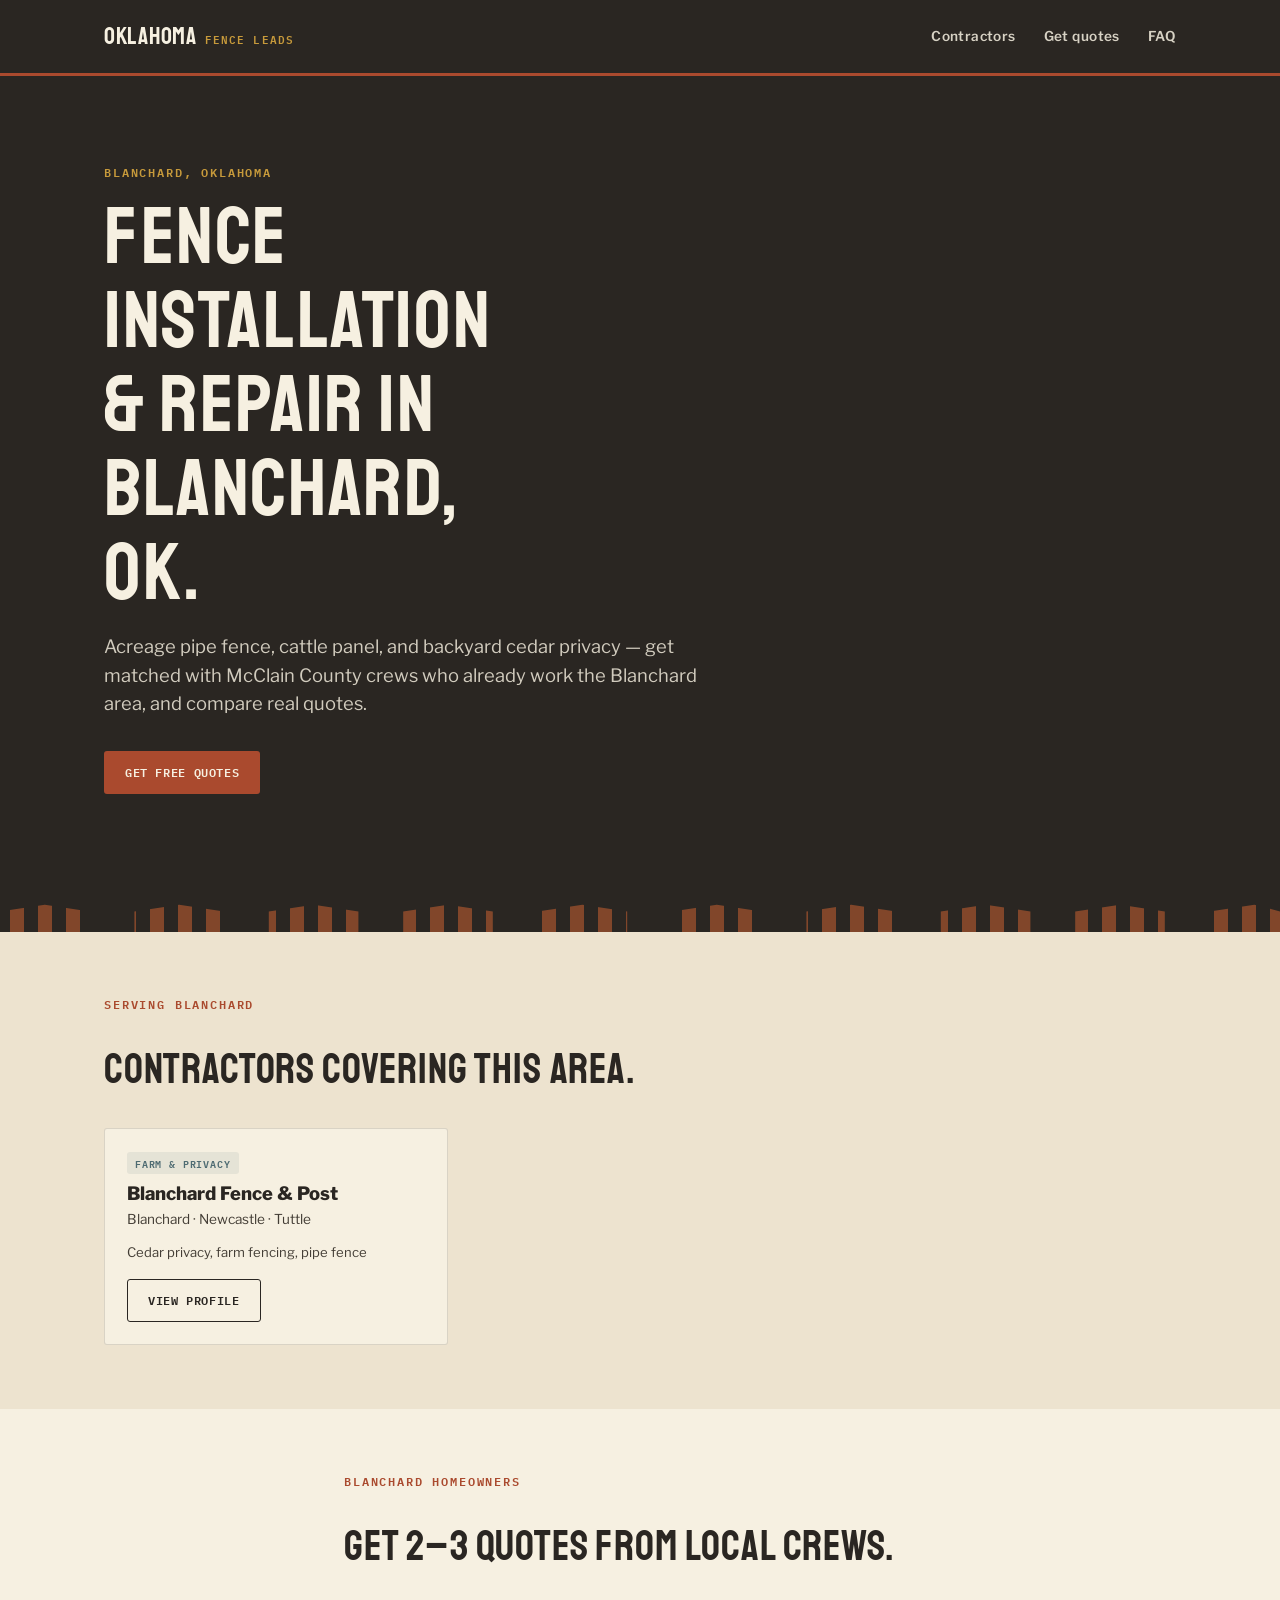
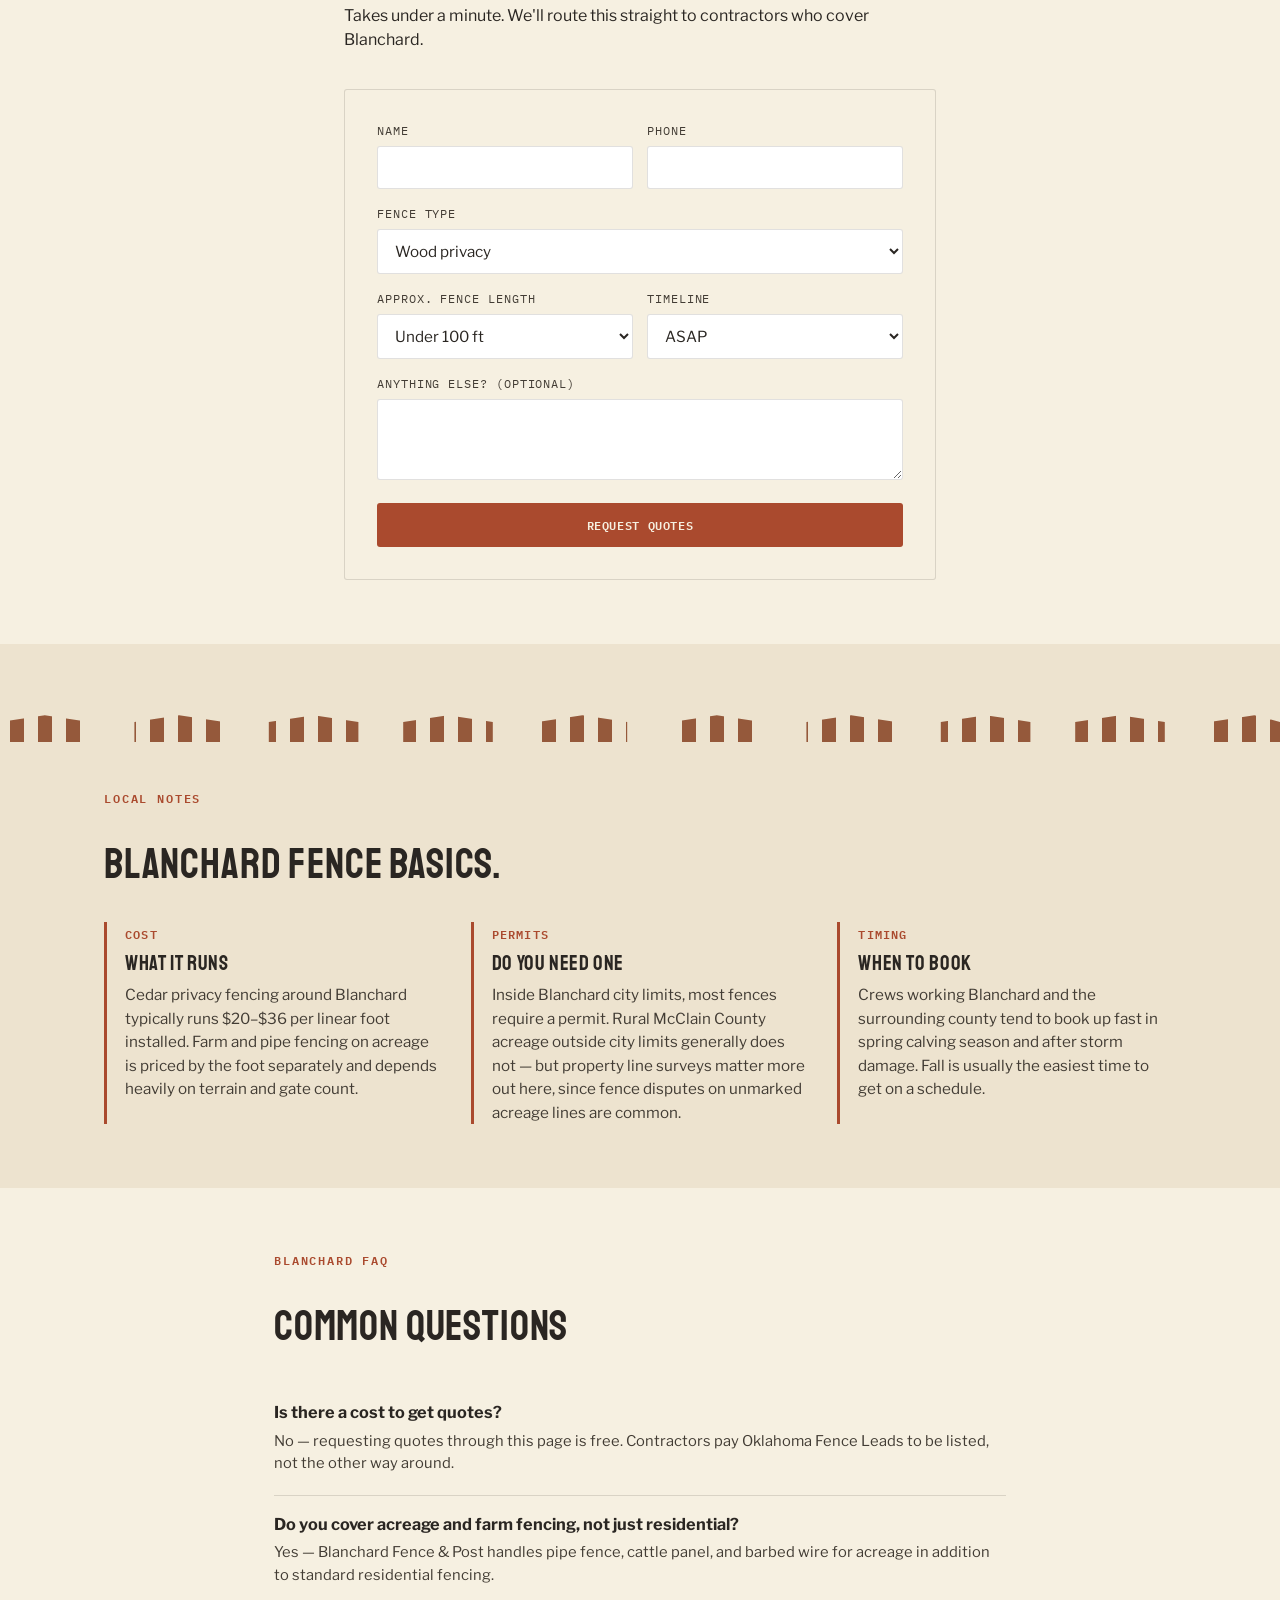
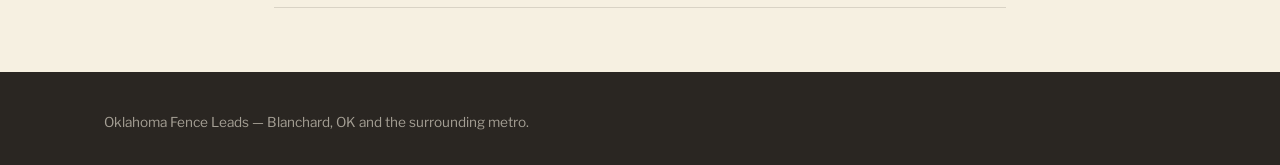
==== fence-blanchard/index.html @ 8a1386a1 "Add 9 standalone fence-leads sites Hub site, 7 city landing pages, and the Ironwood Fence Co. profil" ====
<!DOCTYPE html>
<html lang="en">
<head>
<meta charset="UTF-8">
<meta name="viewport" content="width=device-width, initial-scale=1.0">
<title>Fence Installation in Blanchard, OK — Get Local Quotes | Oklahoma Fence Leads</title>
<link rel="stylesheet" href="style.css">
</head>
<body>

<header class="site-header">
  <div class="wrap">
    <a href="index.html" class="logo">OKLAHOMA <span>FENCE LEADS</span></a>
    <nav class="nav-links">
      <a href="#contractors">Contractors</a>
      <a href="#quote">Get quotes</a>
      <a href="#faq">FAQ</a>
    </nav>
  </div>
</header>

<section class="hero" style="padding-bottom: 0;">
  <div class="wrap">
    <span class="eyebrow">Blanchard, Oklahoma</span>
    <h1>Fence installation &amp; repair in Blanchard, OK.</h1>
    <p class="lede">Acreage pipe fence, cattle panel, and backyard cedar privacy — get matched with McClain County crews who already work the Blanchard area, and compare real quotes.</p>
    <a href="#quote" class="btn btn-primary">Get free quotes</a>
  </div>
  <div class="picket-divider" style="margin-top: 48px;"></div>
</section>

<section id="contractors" class="bg-limestone">
  <div class="wrap">
    <div class="section-head">
      <span class="eyebrow">Serving Blanchard</span>
      <h2>Contractors covering this area.</h2>
    </div>
    <div class="card-grid">
      <div class="biz-card">
        <span class="badge">Farm &amp; Privacy</span>
        <h3>Blanchard Fence &amp; Post</h3>
        <div class="meta">Blanchard · Newcastle · Tuttle</div>
        <div class="services">Cedar privacy, farm fencing, pipe fence</div>
        <div class="card-actions">
          <a href="#" class="btn btn-outline">View profile</a>
        </div>
      </div>
    </div>
  </div>
</section>

<section id="quote">
  <div class="wrap" style="max-width: 640px;">
    <div class="section-head">
      <span class="eyebrow">Blanchard homeowners</span>
      <h2>Get 2–3 quotes from local crews.</h2>
      <p>Takes under a minute. We'll route this straight to contractors who cover Blanchard.</p>
    </div>

    <form class="lead-form" id="leadForm" action="https://formspree.io/f/xdaqpaak" method="POST">
      <input type="hidden" name="_subject" value="New lead — Blanchard, OK">
      <input type="hidden" name="source_page" value="city-blanchard">
      <input type="hidden" name="city" value="Blanchard">
      <div class="form-row">
        <div class="field">
          <label for="name">Name</label>
          <input type="text" id="name" name="name" required>
        </div>
        <div class="field">
          <label for="phone">Phone</label>
          <input type="tel" id="phone" name="phone" required>
        </div>
      </div>
      <div class="field">
        <label for="fenceType">Fence type</label>
        <select id="fenceType" name="fence_type">
          <option>Wood privacy</option>
          <option>Split-rail / ranch</option>
          <option>Chain link</option>
          <option>Vinyl</option>
          <option>Wrought iron / ornamental</option>
          <option>Farm / pipe / cattle</option>
          <option>Not sure yet</option>
        </select>
      </div>
      <div class="form-row">
        <div class="field">
          <label for="length">Approx. fence length</label>
          <select id="length" name="fence_length">
            <option>Under 100 ft</option>
            <option>100–200 ft</option>
            <option>200–400 ft</option>
            <option>400+ ft (acreage)</option>
          </select>
        </div>
        <div class="field">
          <label for="timeline">Timeline</label>
          <select id="timeline" name="timeline">
            <option>ASAP</option>
            <option>Within a month</option>
            <option>Just getting quotes</option>
          </select>
        </div>
      </div>
      <div class="field">
        <label for="notes">Anything else? (optional)</label>
        <textarea id="notes" name="notes" rows="3"></textarea>
      </div>
      <button type="submit" class="btn btn-primary btn-block">Request quotes</button>
      <p class="form-error" id="formError" style="display:none; color: var(--clay); font-size: 0.85rem; margin: 12px 0 0;">
        Something went wrong sending that — please try again, or call us directly.
      </p>
    </form>

    <div class="confirm-box" id="confirmBox">
      <strong>Request sent.</strong>
      Blanchard contractors on Oklahoma Fence Leads will reach out directly, usually within a day or two.
    </div>
  </div>
</section>

<section class="bg-limestone">
  <div class="picket-divider"></div>
  <div class="wrap" style="padding-top: 48px;">
    <div class="section-head">
      <span class="eyebrow">Local notes</span>
      <h2>Blanchard fence basics.</h2>
    </div>
    <div class="steps">
      <div class="step">
        <span class="num">COST</span>
        <h3>What it runs</h3>
        <p>Cedar privacy fencing around Blanchard typically runs $20–$36 per linear foot installed. Farm and pipe fencing on acreage is priced by the foot separately and depends heavily on terrain and gate count.</p>
      </div>
      <div class="step">
        <span class="num">PERMITS</span>
        <h3>Do you need one</h3>
        <p>Inside Blanchard city limits, most fences require a permit. Rural McClain County acreage outside city limits generally does not — but property line surveys matter more out here, since fence disputes on unmarked acreage lines are common.</p>
      </div>
      <div class="step">
        <span class="num">TIMING</span>
        <h3>When to book</h3>
        <p>Crews working Blanchard and the surrounding county tend to book up fast in spring calving season and after storm damage. Fall is usually the easiest time to get on a schedule.</p>
      </div>
    </div>
  </div>
</section>

<section id="faq">
  <div class="wrap" style="max-width: 780px;">
    <div class="section-head">
      <span class="eyebrow">Blanchard FAQ</span>
      <h2>Common questions</h2>
    </div>
    <div class="faq-item">
      <h3>Is there a cost to get quotes?</h3>
      <p>No — requesting quotes through this page is free. Contractors pay Oklahoma Fence Leads to be listed, not the other way around.</p>
    </div>
    <div class="faq-item">
      <h3>Do you cover acreage and farm fencing, not just residential?</h3>
      <p>Yes — Blanchard Fence &amp; Post handles pipe fence, cattle panel, and barbed wire for acreage in addition to standard residential fencing.</p>
    </div>
  </div>
</section>

<footer class="site-footer">
  <div class="wrap">
    <div>Oklahoma Fence Leads — Blanchard, OK and the surrounding metro.</div>
  </div>
</footer>

<script>
document.getElementById('leadForm').addEventListener('submit', function(e) {
  e.preventDefault();
  const form = this;
  const errorMsg = document.getElementById('formError');
  const submitBtn = form.querySelector('button[type="submit"]');
  errorMsg.style.display = 'none';
  submitBtn.disabled = true;
  submitBtn.textContent = 'Sending…';

  fetch(form.action, {
    method: 'POST',
    body: new FormData(form),
    headers: { 'Accept': 'application/json' }
  })
    .then(response => {
      if (response.ok) {
        form.style.display = 'none';
        document.getElementById('confirmBox').style.display = 'block';
      } else {
        throw new Error('Form submission failed');
      }
    })
    .catch(() => {
      errorMsg.style.display = 'block';
      submitBtn.disabled = false;
      submitBtn.textContent = 'Request quotes';
    });
});
</script>

</body>
</html>
---- fence-blanchard/style.css ----
/* ============================================
   OKC METRO FENCE — design tokens
   Cedar posts, red-dirt clay, limestone caliche,
   ironwork charcoal. Signage-inspired display type.
   ============================================ */

@import url('https://fonts.googleapis.com/css2?family=Staatliches&family=Libre+Franklin:wght@400;500;600;700;800&family=IBM+Plex+Mono:wght@500;600&display=swap');

:root {
  --cedar: #8B4A2B;
  --clay: #AA4A2E;
  --clay-dark: #863823;
  --limestone: #EDE3CF;
  --limestone-hi: #F6F0E1;
  --iron: #2A2622;
  --iron-soft: #423C34;
  --prairie: #4E6B72;
  --gold: #C79A3B;
  --line: rgba(42,38,34,0.14);

  --display: 'Staatliches', sans-serif;
  --body: 'Libre Franklin', sans-serif;
  --mono: 'IBM Plex Mono', monospace;

  --radius: 3px;
}

* { box-sizing: border-box; }

html { scroll-behavior: smooth; }

body {
  margin: 0;
  font-family: var(--body);
  color: var(--iron);
  background: var(--limestone-hi);
  line-height: 1.55;
  -webkit-font-smoothing: antialiased;
}

h1, h2, h3, .display {
  font-family: var(--display);
  letter-spacing: 0.02em;
  font-weight: 400;
  line-height: 1.05;
  text-transform: uppercase;
  color: var(--iron);
}

h1 { font-size: clamp(2.6rem, 7vw, 5rem); }
h2 { font-size: clamp(1.8rem, 4vw, 2.6rem); }
h3 { font-size: 1.3rem; letter-spacing: 0.03em; }

p { margin: 0 0 1rem; }

a { color: inherit; text-decoration: none; }

.eyebrow {
  font-family: var(--mono);
  font-size: 0.72rem;
  letter-spacing: 0.16em;
  text-transform: uppercase;
  color: var(--clay);
  font-weight: 600;
}

.wrap {
  max-width: 1120px;
  margin: 0 auto;
  padding: 0 24px;
}

/* ---------- header ---------- */
.site-header {
  background: var(--iron);
  color: var(--limestone-hi);
  padding: 18px 0;
  position: sticky;
  top: 0;
  z-index: 50;
  border-bottom: 3px solid var(--clay);
}
.site-header .wrap {
  display: flex;
  align-items: center;
  justify-content: space-between;
}
.logo {
  font-family: var(--display);
  font-size: 1.5rem;
  letter-spacing: 0.03em;
  color: var(--limestone-hi);
  display: flex;
  align-items: baseline;
  gap: 8px;
}
.logo span {
  color: var(--gold);
  font-family: var(--mono);
  font-size: 0.7rem;
  letter-spacing: 0.1em;
  text-transform: uppercase;
  font-weight: 600;
}
.nav-links { display: flex; gap: 28px; font-size: 0.85rem; font-weight: 600; letter-spacing: 0.03em; }
.nav-links a { opacity: 0.85; }
.nav-links a:hover { opacity: 1; color: var(--gold); }

/* ---------- picket fence divider — signature element ---------- */
.picket-divider {
  height: 34px;
  width: 100%;
  background-repeat: repeat-x;
  background-size: 28px 34px;
  background-position: bottom;
  background-image:
    linear-gradient(var(--cedar), var(--cedar)),
    linear-gradient(var(--cedar), var(--cedar));
  background-image: repeating-linear-gradient(
    to right,
    var(--cedar) 0px,
    var(--cedar) 14px,
    transparent 14px,
    transparent 28px
  );
  clip-path: polygon(
    0% 100%, 0% 40%, 3.5% 20%, 7% 40%, 7% 100%,
    10.5% 100%, 10.5% 40%, 14% 20%, 17.5% 40%, 17.5% 100%,
    21% 100%, 21% 40%, 24.5% 20%, 28% 40%, 28% 100%,
    31.5% 100%, 31.5% 40%, 35% 20%, 38.5% 40%, 38.5% 100%,
    42% 100%, 42% 40%, 45.5% 20%, 49% 40%, 49% 100%,
    52.5% 100%, 52.5% 40%, 56% 20%, 59.5% 40%, 59.5% 100%,
    63% 100%, 63% 40%, 66.5% 20%, 70% 40%, 70% 100%,
    73.5% 100%, 73.5% 40%, 77% 20%, 80.5% 40%, 80.5% 100%,
    84% 100%, 84% 40%, 87.5% 20%, 91% 40%, 91% 100%,
    94.5% 100%, 94.5% 40%, 98% 20%, 100% 40%, 100% 100%
  );
  opacity: 0.9;
}
.picket-divider.rail::before {
  content: '';
}

/* ---------- hero ---------- */
.hero {
  background: var(--iron);
  color: var(--limestone-hi);
  padding: 84px 0 0;
  position: relative;
  overflow: hidden;
}
.hero .wrap { position: relative; z-index: 2; padding-bottom: 56px; }
.hero .eyebrow { color: var(--gold); }
.hero h1 { color: var(--limestone-hi); margin: 10px 0 18px; max-width: 11ch; }
.hero p.lede {
  font-size: 1.15rem;
  max-width: 46ch;
  color: rgba(246,240,225,0.82);
  margin-bottom: 32px;
}

/* ---------- city picker (mile-marker styled chips) ---------- */
.city-picker {
  display: flex;
  flex-wrap: wrap;
  gap: 12px;
  margin-bottom: 8px;
}
.city-chip {
  font-family: var(--mono);
  font-size: 0.8rem;
  font-weight: 600;
  letter-spacing: 0.03em;
  color: var(--limestone-hi);
  background: var(--iron-soft);
  border: 1px solid rgba(246,240,225,0.25);
  border-radius: var(--radius);
  padding: 10px 16px;
  display: inline-flex;
  align-items: center;
  gap: 8px;
  transition: background 0.15s, border-color 0.15s, transform 0.15s;
}
.city-chip::before {
  content: '\2726';
  color: var(--gold);
  font-size: 0.7rem;
}
.city-chip:hover {
  background: var(--clay);
  border-color: var(--clay);
  transform: translateY(-1px);
}

/* ---------- sections ---------- */
section { padding: 64px 0; }
.section-head { margin-bottom: 36px; max-width: 60ch; }
.section-head .eyebrow { display: block; margin-bottom: 10px; }

.bg-limestone { background: var(--limestone); }
.bg-iron { background: var(--iron); color: var(--limestone-hi); }
.bg-iron h2, .bg-iron h3 { color: var(--limestone-hi); }

/* ---------- how it works ---------- */
.steps {
  display: grid;
  grid-template-columns: repeat(3, 1fr);
  gap: 28px;
}
.step {
  border-left: 3px solid var(--clay);
  padding-left: 18px;
}
.step .num {
  font-family: var(--mono);
  font-size: 0.75rem;
  color: var(--clay);
  font-weight: 600;
  letter-spacing: 0.1em;
}
.step h3 { margin: 6px 0 8px; }
.step p { font-size: 0.95rem; color: var(--iron-soft); margin: 0; }

/* ---------- business cards ---------- */
.card-grid {
  display: grid;
  grid-template-columns: repeat(auto-fill, minmax(280px, 1fr));
  gap: 20px;
}
.biz-card {
  background: var(--limestone-hi);
  border: 1px solid var(--line);
  border-radius: var(--radius);
  padding: 22px;
  transition: box-shadow 0.15s, transform 0.15s;
}
.biz-card:hover { box-shadow: 0 8px 24px rgba(42,38,34,0.12); transform: translateY(-2px); }
.biz-card .badge {
  display: inline-block;
  font-family: var(--mono);
  font-size: 0.65rem;
  letter-spacing: 0.08em;
  text-transform: uppercase;
  font-weight: 600;
  color: var(--prairie);
  background: rgba(78,107,114,0.1);
  border-radius: var(--radius);
  padding: 3px 8px;
  margin-bottom: 10px;
}
.biz-card h3 { margin: 0 0 6px; text-transform: none; font-family: var(--body); font-weight: 800; font-size: 1.15rem; letter-spacing: 0; }
.biz-card .meta { font-size: 0.85rem; color: var(--iron-soft); margin-bottom: 12px; }
.biz-card .services { font-size: 0.82rem; color: var(--iron-soft); margin-bottom: 16px; }
.biz-card .card-actions { display: flex; gap: 10px; }

.btn {
  display: inline-flex;
  align-items: center;
  justify-content: center;
  font-family: var(--mono);
  font-size: 0.78rem;
  font-weight: 600;
  letter-spacing: 0.05em;
  text-transform: uppercase;
  padding: 11px 20px;
  border-radius: var(--radius);
  border: 1px solid transparent;
  cursor: pointer;
}
.btn-primary { background: var(--clay); color: var(--limestone-hi); }
.btn-primary:hover { background: var(--clay-dark); }
.btn-outline { background: transparent; color: var(--iron); border-color: var(--iron); }
.btn-outline:hover { background: var(--iron); color: var(--limestone-hi); }
.btn-outline.on-dark { color: var(--limestone-hi); border-color: rgba(246,240,225,0.4); }
.btn-outline.on-dark:hover { background: var(--limestone-hi); color: var(--iron); }
.btn-block { width: 100%; }

/* ---------- lead form ---------- */
.lead-form {
  background: var(--limestone-hi);
  border: 1px solid var(--line);
  border-radius: var(--radius);
  padding: 32px;
}
.lead-form .field { margin-bottom: 16px; }
.lead-form label {
  display: block;
  font-family: var(--mono);
  font-size: 0.72rem;
  letter-spacing: 0.08em;
  text-transform: uppercase;
  color: var(--iron-soft);
  margin-bottom: 6px;
}
.lead-form input, .lead-form select, .lead-form textarea {
  width: 100%;
  font-family: var(--body);
  font-size: 0.95rem;
  padding: 11px 13px;
  border: 1px solid var(--line);
  border-radius: var(--radius);
  background: #fff;
  color: var(--iron);
}
.lead-form input:focus, .lead-form select:focus, .lead-form textarea:focus {
  outline: 2px solid var(--clay);
  outline-offset: 1px;
}
.form-row { display: flex; gap: 14px; }
.form-row .field { flex: 1; }

.confirm-box {
  display: none;
  background: rgba(78,107,114,0.1);
  border: 1px solid var(--prairie);
  border-radius: var(--radius);
  padding: 20px;
  font-size: 0.92rem;
}
.confirm-box strong { display: block; font-family: var(--display); font-size: 1.1rem; letter-spacing: 0.02em; margin-bottom: 4px; text-transform: uppercase; }

/* ---------- FAQ ---------- */
.faq-item { border-bottom: 1px solid var(--line); padding: 20px 0; }
.faq-item h3 { text-transform: none; font-family: var(--body); font-weight: 700; font-size: 1.02rem; letter-spacing: 0; margin: 0 0 8px; }
.faq-item p { font-size: 0.92rem; color: var(--iron-soft); margin: 0; }

/* ---------- footer ---------- */
.site-footer {
  background: var(--iron);
  color: rgba(246,240,225,0.6);
  padding: 40px 0 32px;
  font-size: 0.85rem;
}
.site-footer .wrap { display: flex; justify-content: space-between; flex-wrap: wrap; gap: 20px; }
.site-footer a:hover { color: var(--gold); }

/* ---------- profile page specifics ---------- */
.profile-hero {
  background: var(--iron);
  color: var(--limestone-hi);
  padding: 56px 0;
}
.profile-hero .badge-row { display: flex; gap: 8px; margin-bottom: 14px; }
.profile-hero .badge-row .badge {
  font-family: var(--mono);
  font-size: 0.68rem;
  letter-spacing: 0.08em;
  text-transform: uppercase;
  font-weight: 600;
  color: var(--gold);
  border: 1px solid rgba(199,154,59,0.5);
  border-radius: var(--radius);
  padding: 4px 10px;
}
.profile-hero h1 { color: var(--limestone-hi); font-size: clamp(2rem, 5vw, 3.2rem); }
.profile-grid {
  display: grid;
  grid-template-columns: 1.6fr 1fr;
  gap: 40px;
  align-items: start;
}
.info-list { list-style: none; margin: 0; padding: 0; }
.info-list li { display: flex; gap: 10px; padding: 10px 0; border-bottom: 1px solid var(--line); font-size: 0.92rem; }
.info-list .k { font-family: var(--mono); font-size: 0.72rem; text-transform: uppercase; letter-spacing: 0.06em; color: var(--prairie); min-width: 120px; }

.breadcrumb { font-family: var(--mono); font-size: 0.75rem; color: rgba(246,240,225,0.6); margin-bottom: 20px; }
.breadcrumb a:hover { color: var(--gold); }

/* ---------- responsive ---------- */
@media (max-width: 780px) {
  .steps { grid-template-columns: 1fr; gap: 32px; }
  .profile-grid { grid-template-columns: 1fr; }
  .nav-links { display: none; }
  .form-row { flex-direction: column; gap: 0; }
  .site-footer .wrap { flex-direction: column; }
  .logo { font-size: 1.15rem; }
}

@media (prefers-reduced-motion: reduce) {
  * { transition: none !important; scroll-behavior: auto !important; }
}
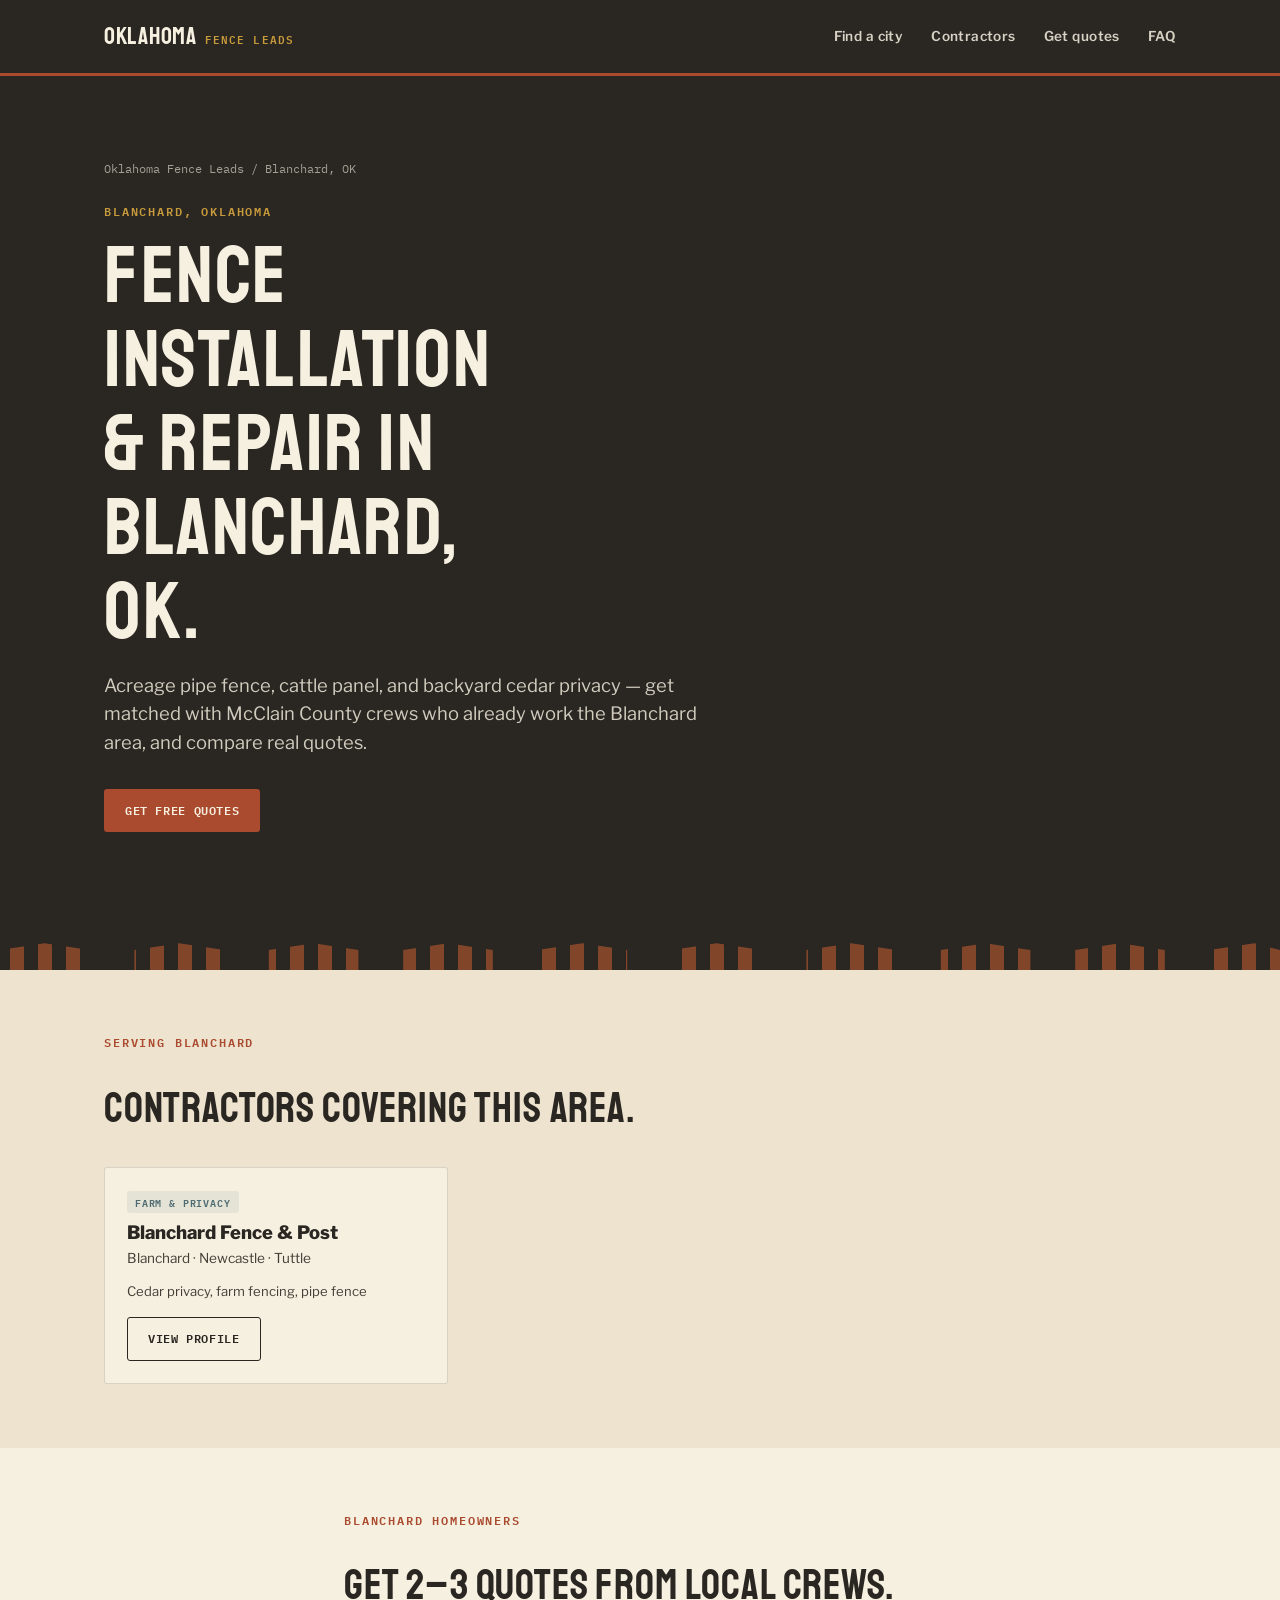
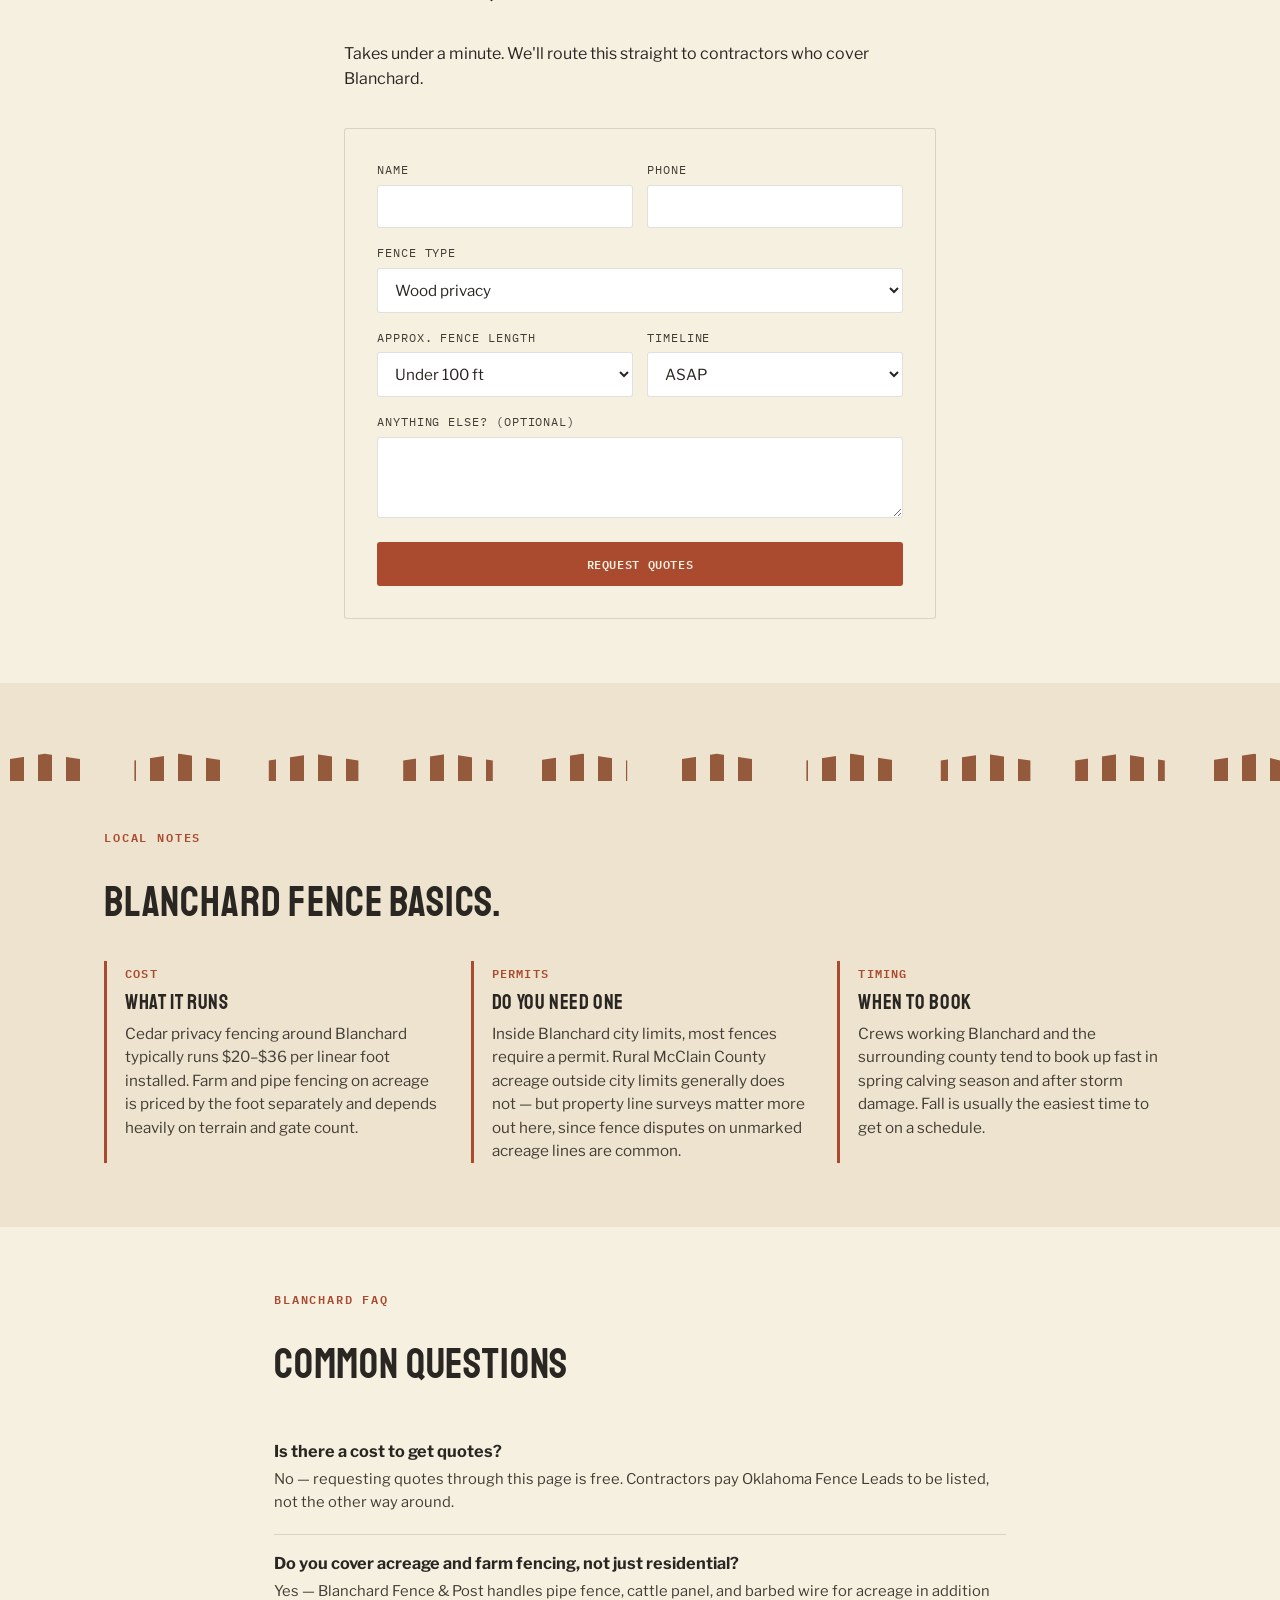
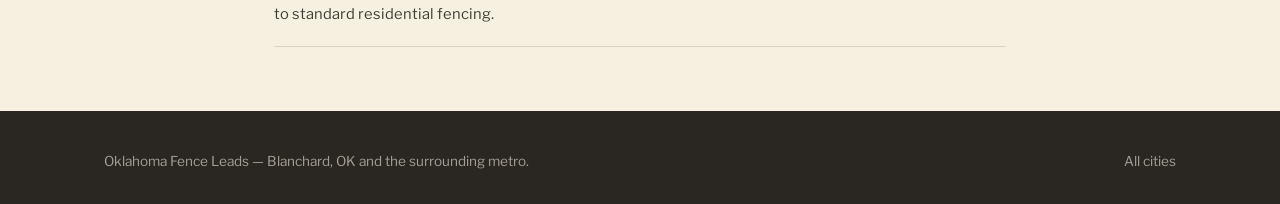
==== commit 5b3af9d3: "Restore internal navigation now that all sites share one domain City picker, breadcrumbs, "Find a ci" ====
--- a/fence-blanchard/index.html
+++ b/fence-blanchard/index.html
@@ -10,8 +10,9 @@
 
 <header class="site-header">
   <div class="wrap">
-    <a href="index.html" class="logo">OKLAHOMA <span>FENCE LEADS</span></a>
+    <a href="../" class="logo">OKLAHOMA <span>FENCE LEADS</span></a>
     <nav class="nav-links">
+      <a href="../#cities">Find a city</a>
       <a href="#contractors">Contractors</a>
       <a href="#quote">Get quotes</a>
       <a href="#faq">FAQ</a>
@@ -21,6 +22,7 @@
 
 <section class="hero" style="padding-bottom: 0;">
   <div class="wrap">
+    <div class="breadcrumb"><a href="../">Oklahoma Fence Leads</a> / Blanchard, OK</div>
     <span class="eyebrow">Blanchard, Oklahoma</span>
     <h1>Fence installation &amp; repair in Blanchard, OK.</h1>
     <p class="lede">Acreage pipe fence, cattle panel, and backyard cedar privacy — get matched with McClain County crews who already work the Blanchard area, and compare real quotes.</p>
@@ -166,6 +168,7 @@
 <footer class="site-footer">
   <div class="wrap">
     <div>Oklahoma Fence Leads — Blanchard, OK and the surrounding metro.</div>
+    <div><a href="../">All cities</a></div>
   </div>
 </footer>
 
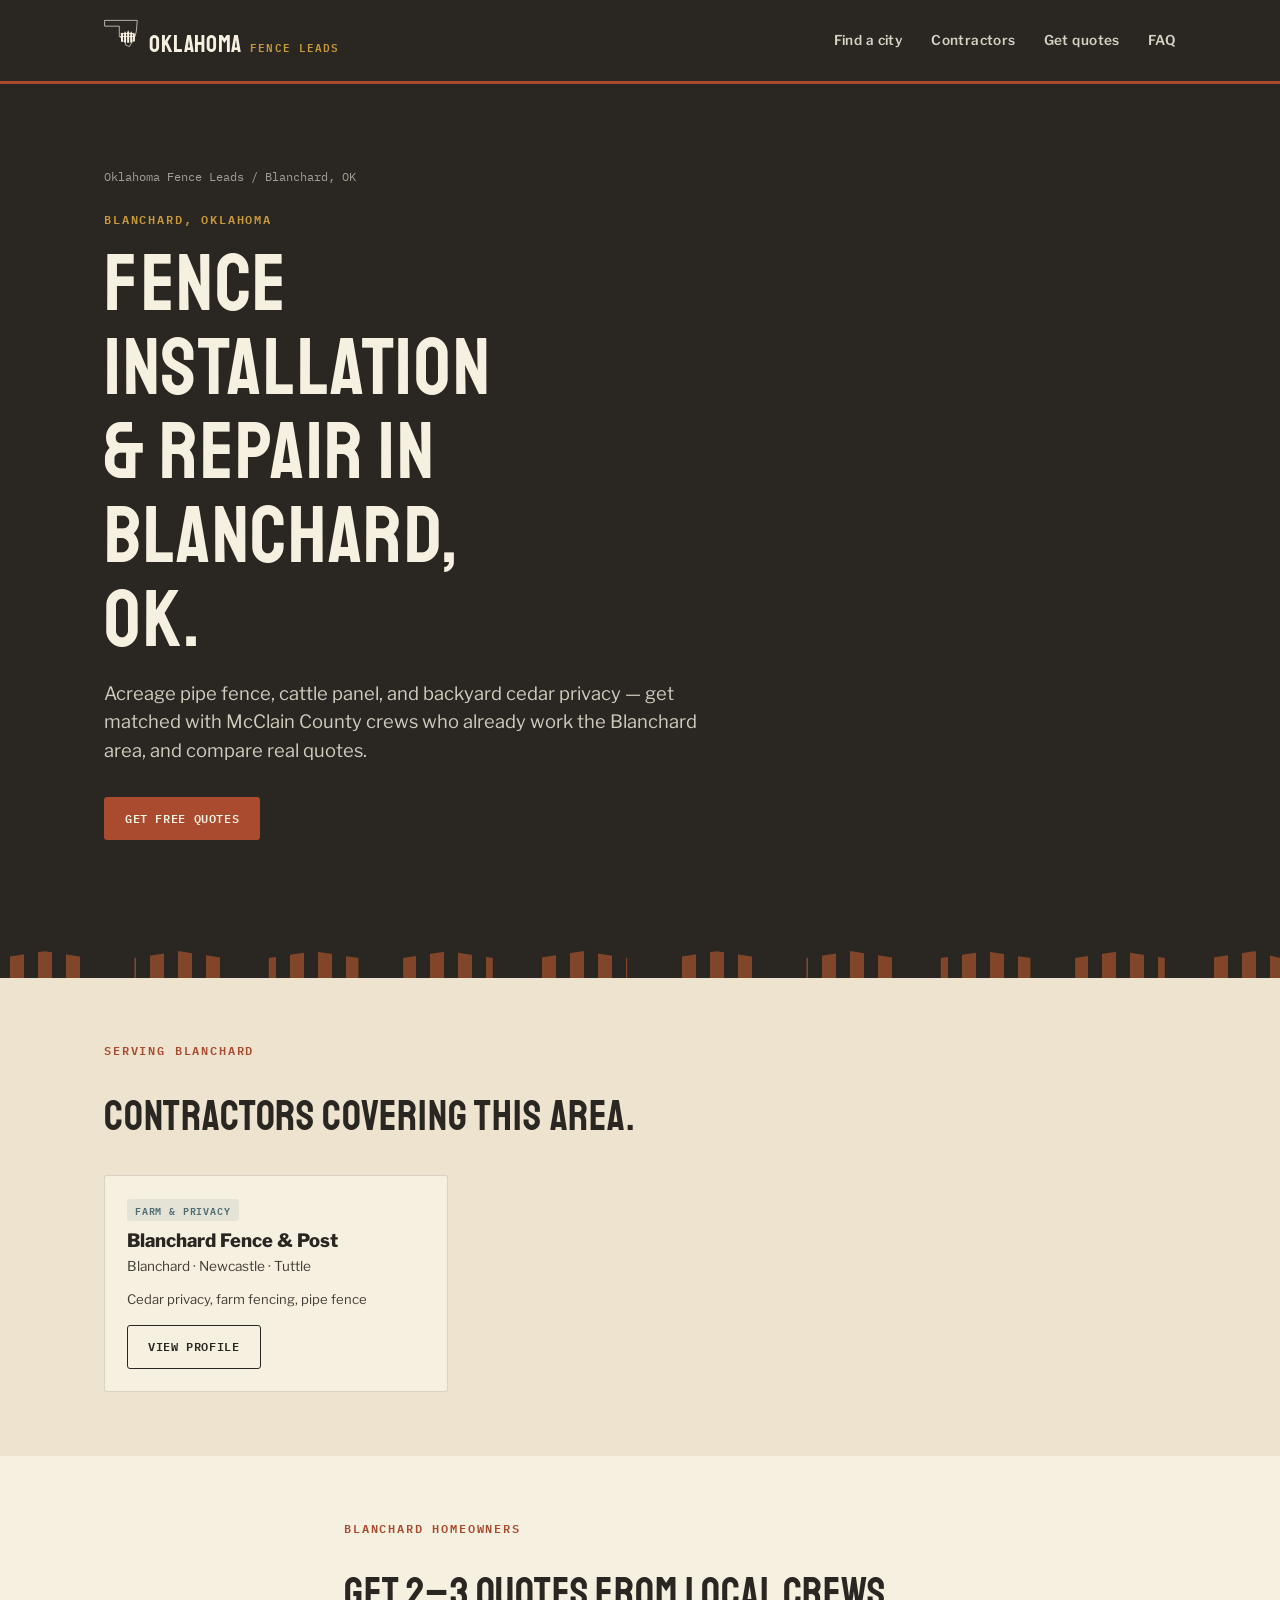
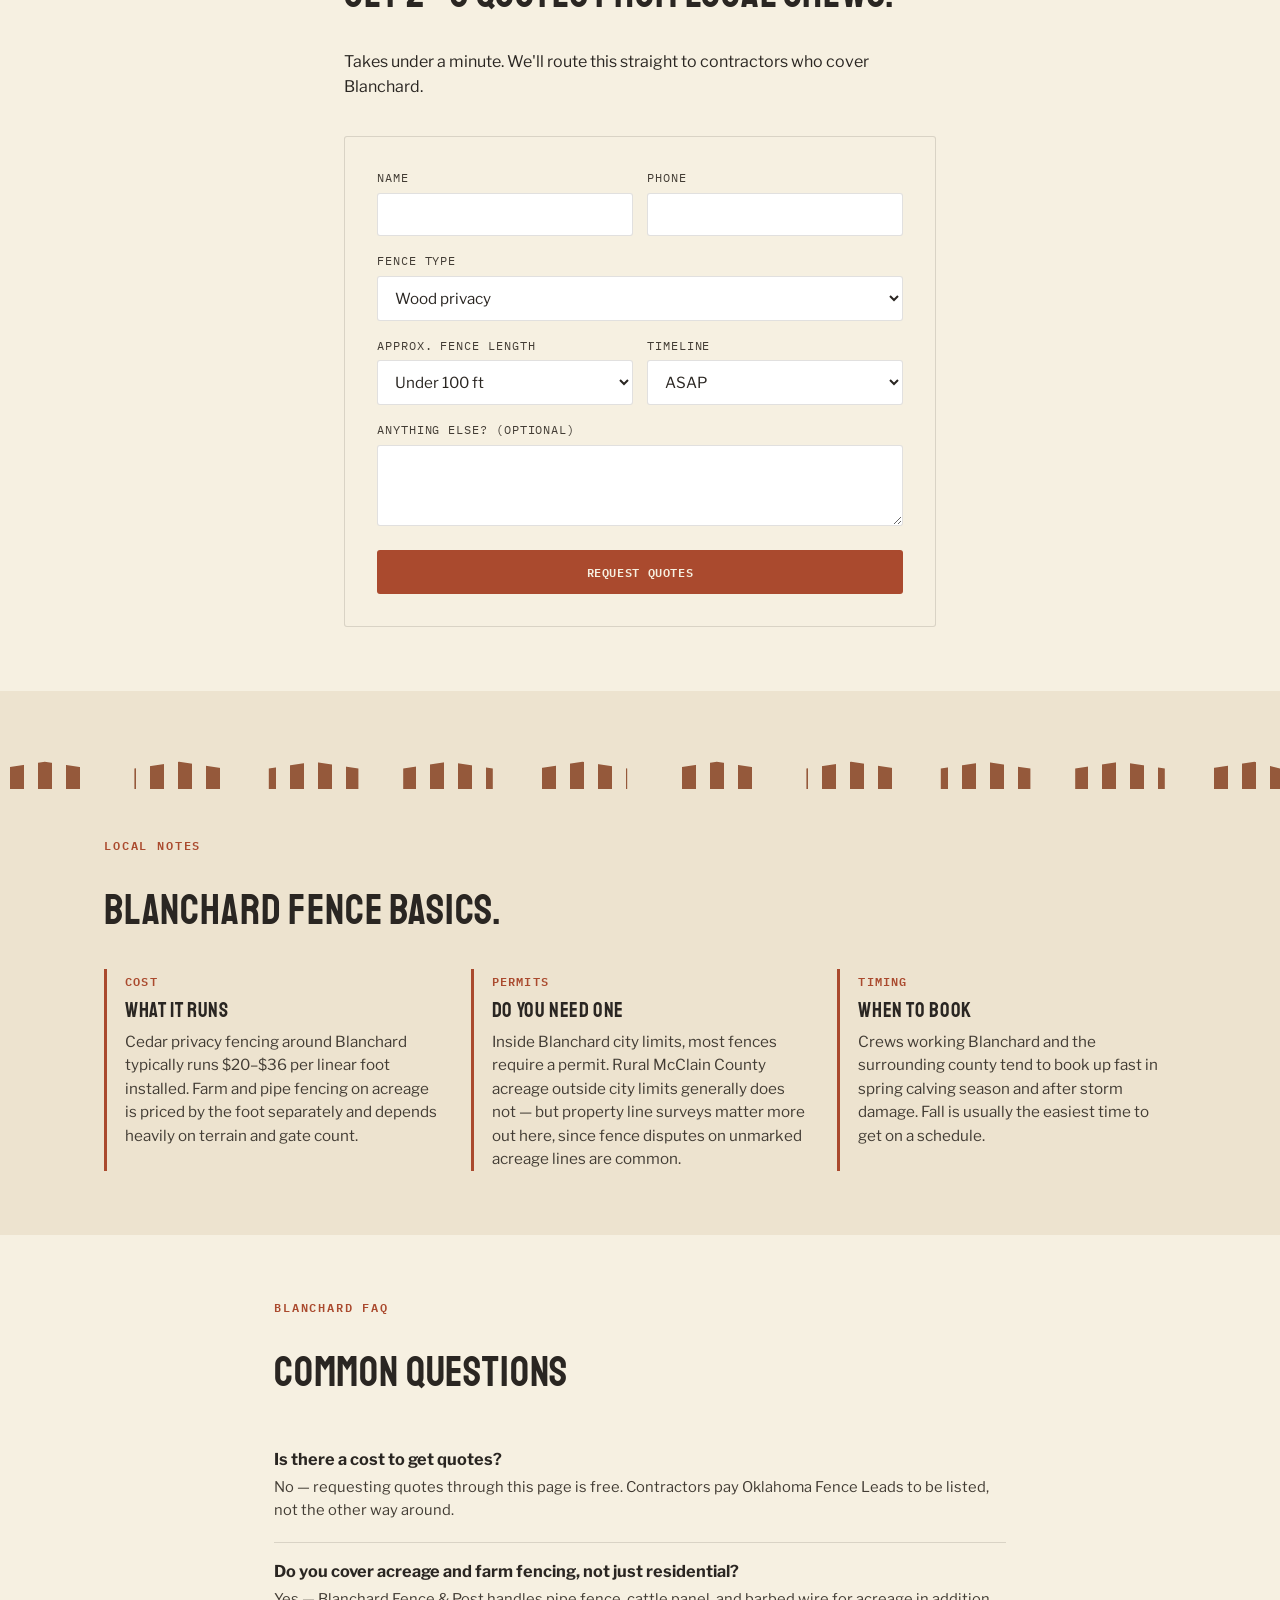
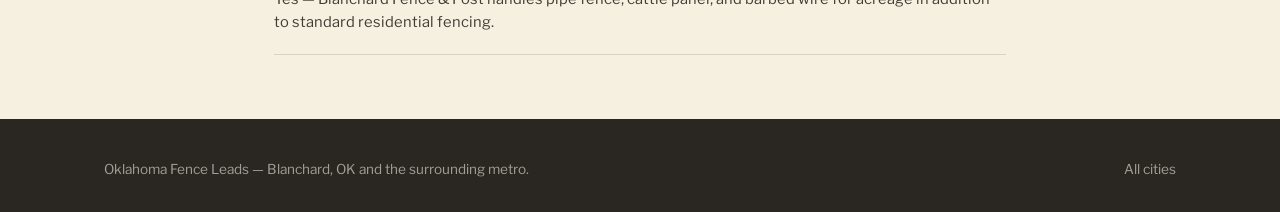
==== commit f6738ef5: "Add Oklahoma/picket-fence icon mark to the header logo Hand-recreated inline SVG (state outline with" ====
--- a/fence-blanchard/index.html
+++ b/fence-blanchard/index.html
@@ -10,7 +10,7 @@
 
 <header class="site-header">
   <div class="wrap">
-    <a href="../" class="logo">OKLAHOMA <span>FENCE LEADS</span></a>
+    <a href="../" class="logo"><svg class="logo-icon" viewBox="0 0 220 200" xmlns="http://www.w3.org/2000/svg" aria-hidden="true"><path d="M6,14 L196,14 L190,80 L182,110 L150,168 L128,160 L124,138 L104,134 L106,116 L90,110 L90,48 L6,48 Z" fill="#2A2622" stroke="#F6F0E1" stroke-width="4" stroke-linejoin="round" stroke-linecap="round"/><g fill="#F6F0E1"><rect x="98" y="88" width="76" height="5"/><rect x="94" y="106" width="78" height="5"/></g><g fill="#F6F0E1"><polygon points="100,140 100,96 106,86 112,96 112,140"/><polygon points="118,144 118,90 124,78 130,90 130,144"/><polygon points="136,146 136,86 142,72 148,86 148,146"/><polygon points="154,144 154,90 160,78 166,90 166,144"/><polygon points="170,138 170,96 176,86 182,96 182,138"/></g></svg>OKLAHOMA <span>FENCE LEADS</span></a>
     <nav class="nav-links">
       <a href="../#cities">Find a city</a>
       <a href="#contractors">Contractors</a>
--- a/fence-blanchard/style.css
+++ b/fence-blanchard/style.css
@@ -94,6 +94,13 @@
   align-items: baseline;
   gap: 8px;
 }
+.logo svg.logo-icon {
+  height: 34px;
+  width: auto;
+  display: block;
+  flex-shrink: 0;
+}
+
 .logo span {
   color: var(--gold);
   font-family: var(--mono);
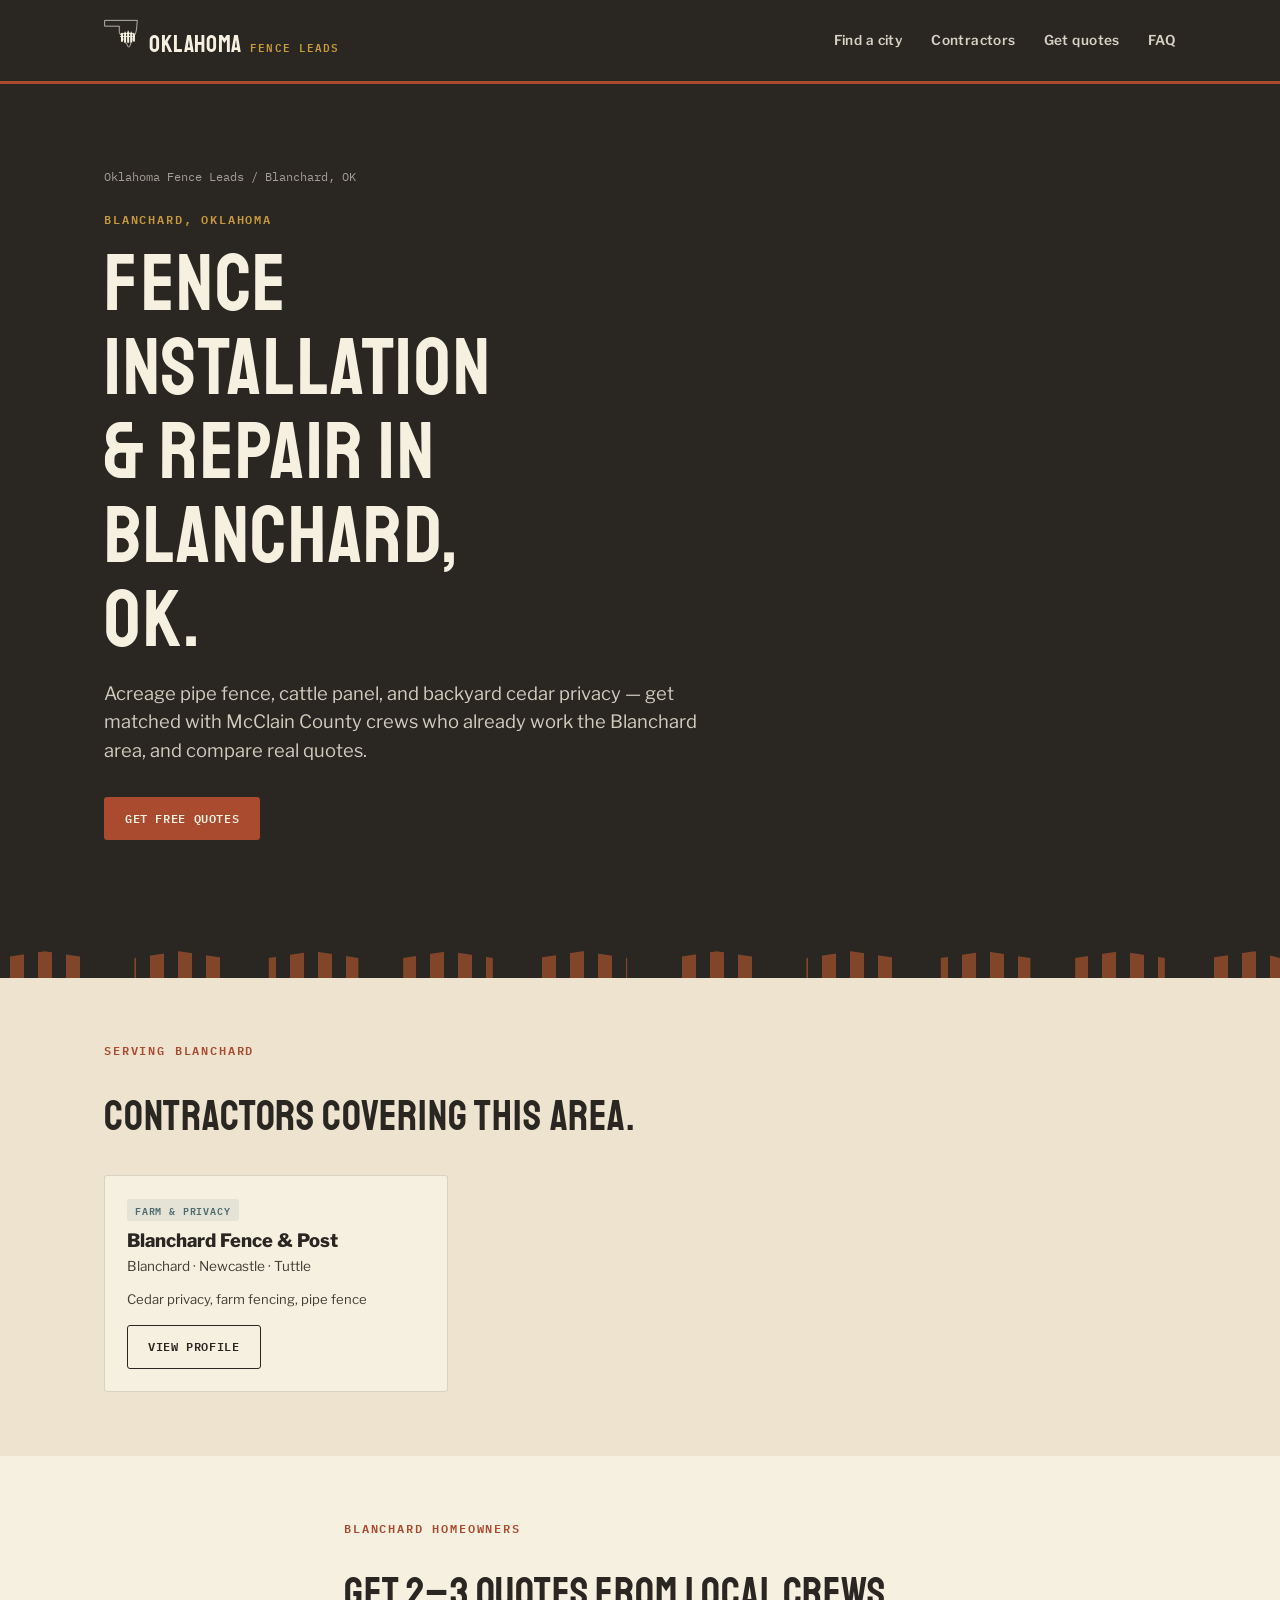
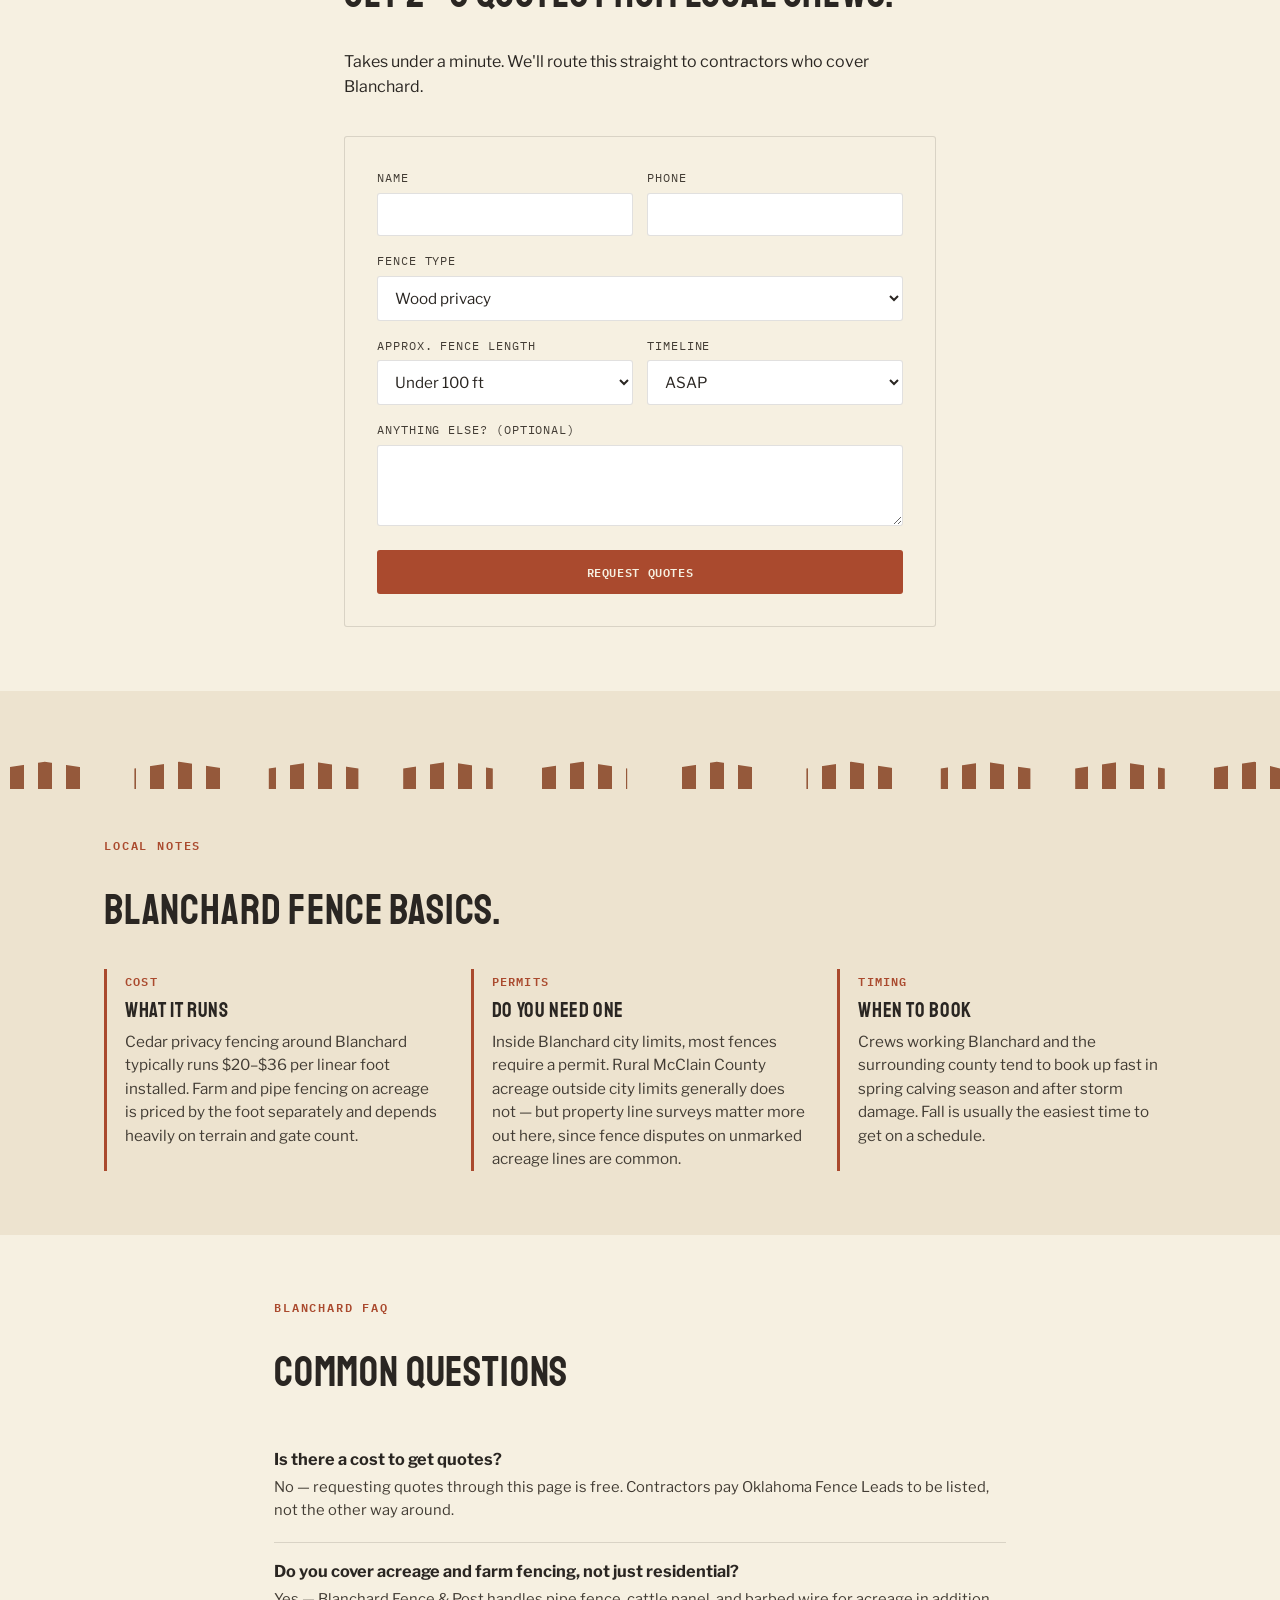
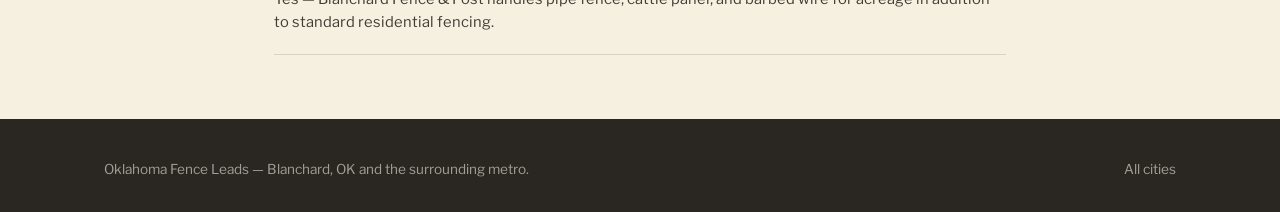
==== commit 66ef5604: "Refine header icon: smoother SE taper, softer torn-edge notch Second pass on the hand-recreated Okla" ====
--- a/fence-blanchard/index.html
+++ b/fence-blanchard/index.html
@@ -10,7 +10,7 @@
 
 <header class="site-header">
   <div class="wrap">
-    <a href="../" class="logo"><svg class="logo-icon" viewBox="0 0 220 200" xmlns="http://www.w3.org/2000/svg" aria-hidden="true"><path d="M6,14 L196,14 L190,80 L182,110 L150,168 L128,160 L124,138 L104,134 L106,116 L90,110 L90,48 L6,48 Z" fill="#2A2622" stroke="#F6F0E1" stroke-width="4" stroke-linejoin="round" stroke-linecap="round"/><g fill="#F6F0E1"><rect x="98" y="88" width="76" height="5"/><rect x="94" y="106" width="78" height="5"/></g><g fill="#F6F0E1"><polygon points="100,140 100,96 106,86 112,96 112,140"/><polygon points="118,144 118,90 124,78 130,90 130,144"/><polygon points="136,146 136,86 142,72 148,86 148,146"/><polygon points="154,144 154,90 160,78 166,90 166,144"/><polygon points="170,138 170,96 176,86 182,96 182,138"/></g></svg>OKLAHOMA <span>FENCE LEADS</span></a>
+    <a href="../" class="logo"><svg class="logo-icon" viewBox="0 0 220 200" xmlns="http://www.w3.org/2000/svg" aria-hidden="true"><path d="M6,14 L196,14 L192,60 C190,78 186,92 179,104 C171,118 162,132 152,166 C150,172 143,173 140,167 L133,150 L122,144 L118,124 L104,120 L108,100 L94,96 L90,84 L90,48 L6,48 Z" fill="#2A2622" stroke="#F6F0E1" stroke-width="4" stroke-linejoin="round" stroke-linecap="round"/><g fill="#F6F0E1"><rect x="98" y="88" width="76" height="5"/><rect x="94" y="106" width="78" height="5"/></g><g fill="#F6F0E1"><polygon points="100,140 100,96 106,86 112,96 112,140"/><polygon points="118,144 118,90 124,78 130,90 130,144"/><polygon points="136,146 136,86 142,72 148,86 148,146"/><polygon points="154,144 154,90 160,78 166,90 166,144"/><polygon points="170,138 170,96 176,86 182,96 182,138"/></g></svg>OKLAHOMA <span>FENCE LEADS</span></a>
     <nav class="nav-links">
       <a href="../#cities">Find a city</a>
       <a href="#contractors">Contractors</a>
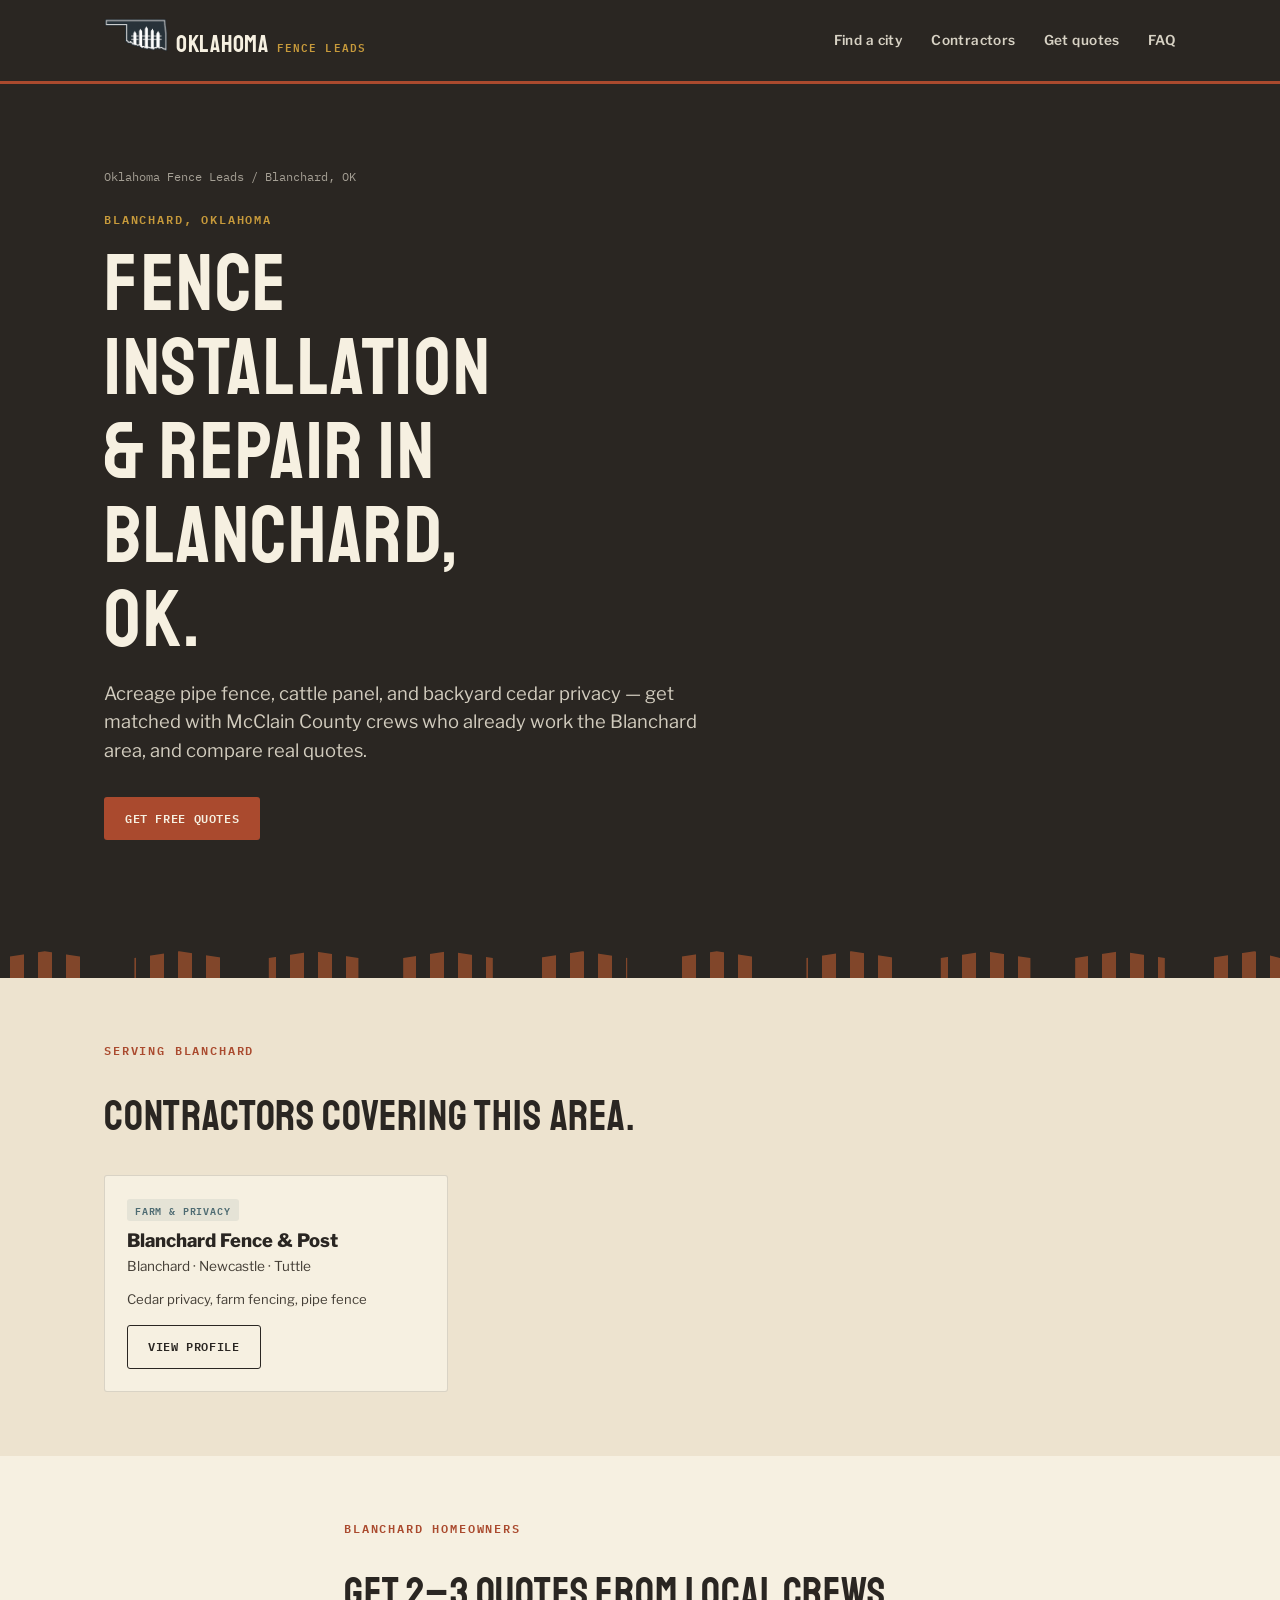
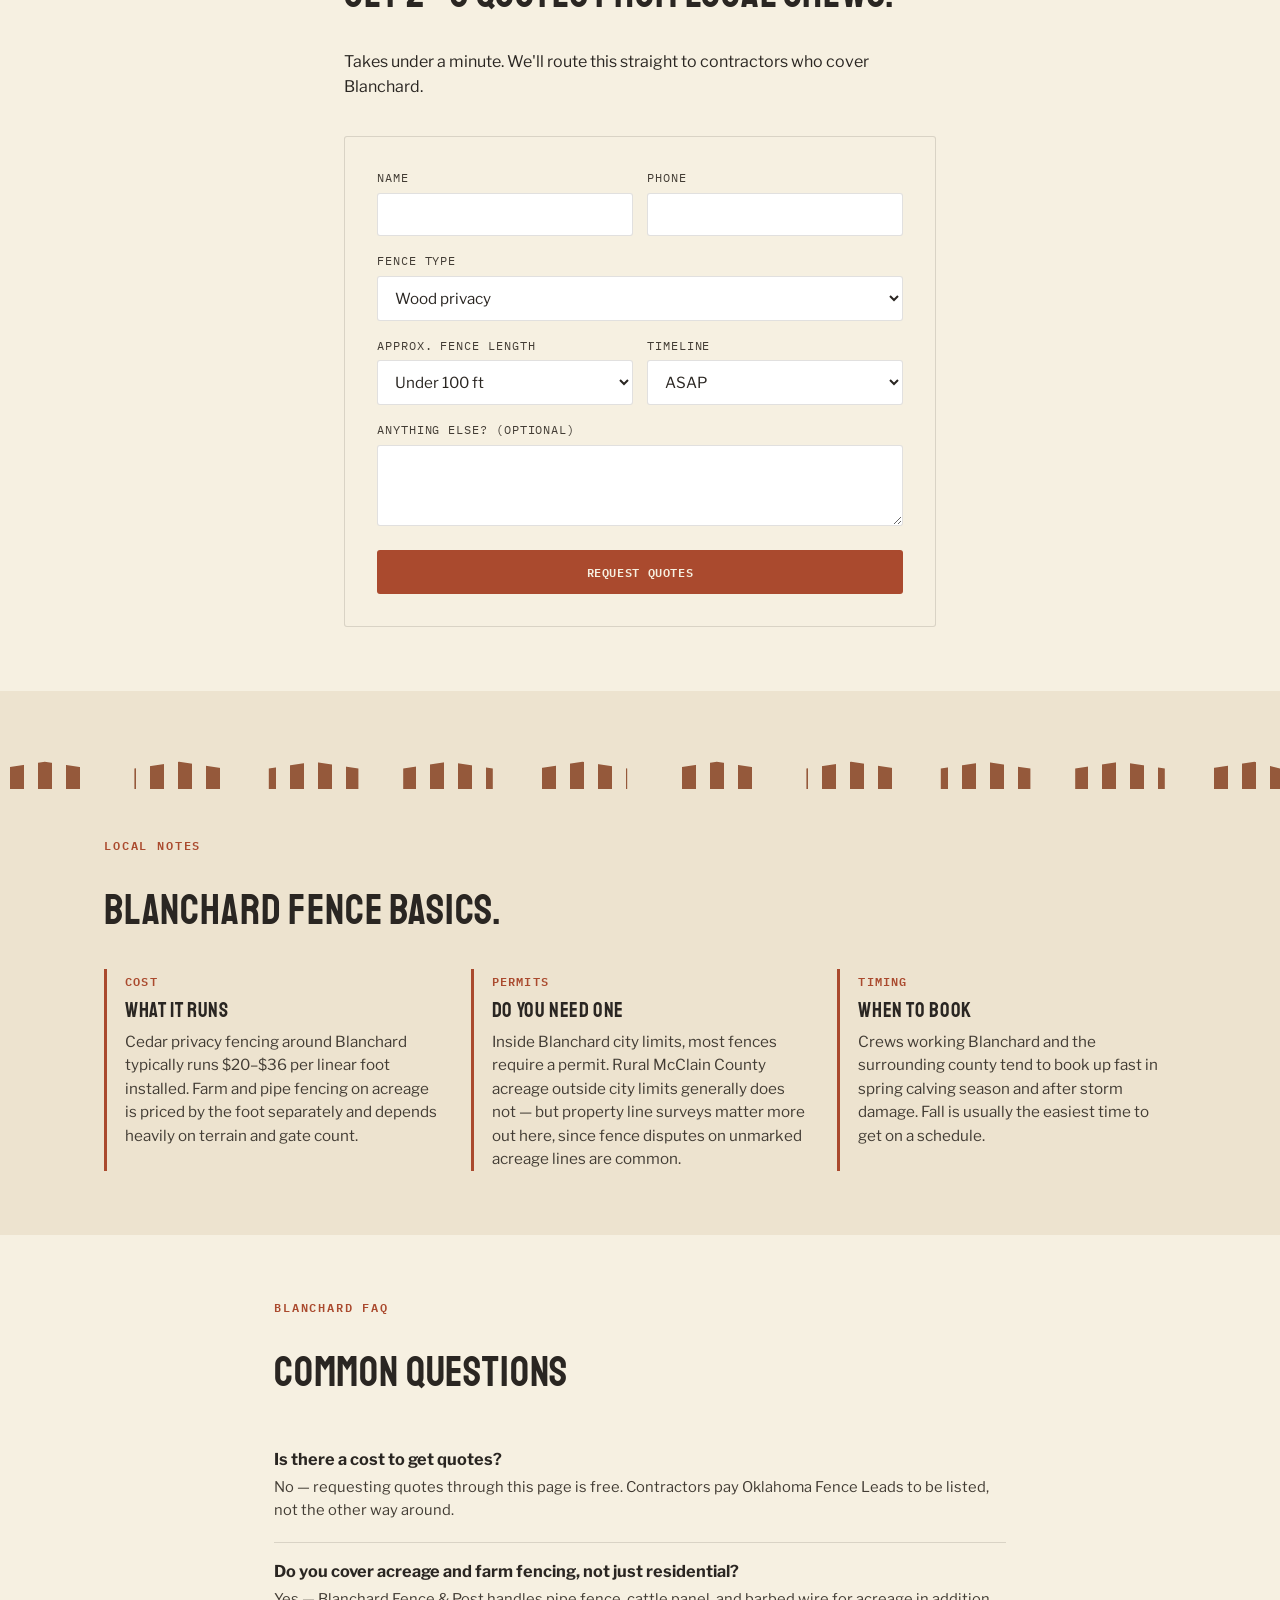
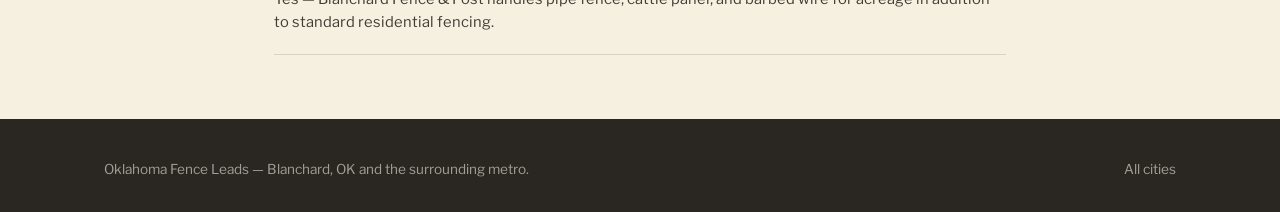
==== commit b68428f9: "Replace hand-drawn header icon with the actual logo artwork Cropped the icon mark out of the uploade" ====
--- a/fence-blanchard/index.html
+++ b/fence-blanchard/index.html
@@ -10,7 +10,7 @@
 
 <header class="site-header">
   <div class="wrap">
-    <a href="../" class="logo"><svg class="logo-icon" viewBox="0 0 220 200" xmlns="http://www.w3.org/2000/svg" aria-hidden="true"><path d="M6,14 L196,14 L192,60 C190,78 186,92 179,104 C171,118 162,132 152,166 C150,172 143,173 140,167 L133,150 L122,144 L118,124 L104,120 L108,100 L94,96 L90,84 L90,48 L6,48 Z" fill="#2A2622" stroke="#F6F0E1" stroke-width="4" stroke-linejoin="round" stroke-linecap="round"/><g fill="#F6F0E1"><rect x="98" y="88" width="76" height="5"/><rect x="94" y="106" width="78" height="5"/></g><g fill="#F6F0E1"><polygon points="100,140 100,96 106,86 112,96 112,140"/><polygon points="118,144 118,90 124,78 130,90 130,144"/><polygon points="136,146 136,86 142,72 148,86 148,146"/><polygon points="154,144 154,90 160,78 166,90 166,144"/><polygon points="170,138 170,96 176,86 182,96 182,138"/></g></svg>OKLAHOMA <span>FENCE LEADS</span></a>
+    <a href="../" class="logo"><img src="../logo-icon.png" alt="" class="logo-icon">OKLAHOMA <span>FENCE LEADS</span></a>
     <nav class="nav-links">
       <a href="../#cities">Find a city</a>
       <a href="#contractors">Contractors</a>
--- a/fence-blanchard/style.css
+++ b/fence-blanchard/style.css
@@ -94,7 +94,7 @@
   align-items: baseline;
   gap: 8px;
 }
-.logo svg.logo-icon {
+.logo .logo-icon {
   height: 34px;
   width: auto;
   display: block;
